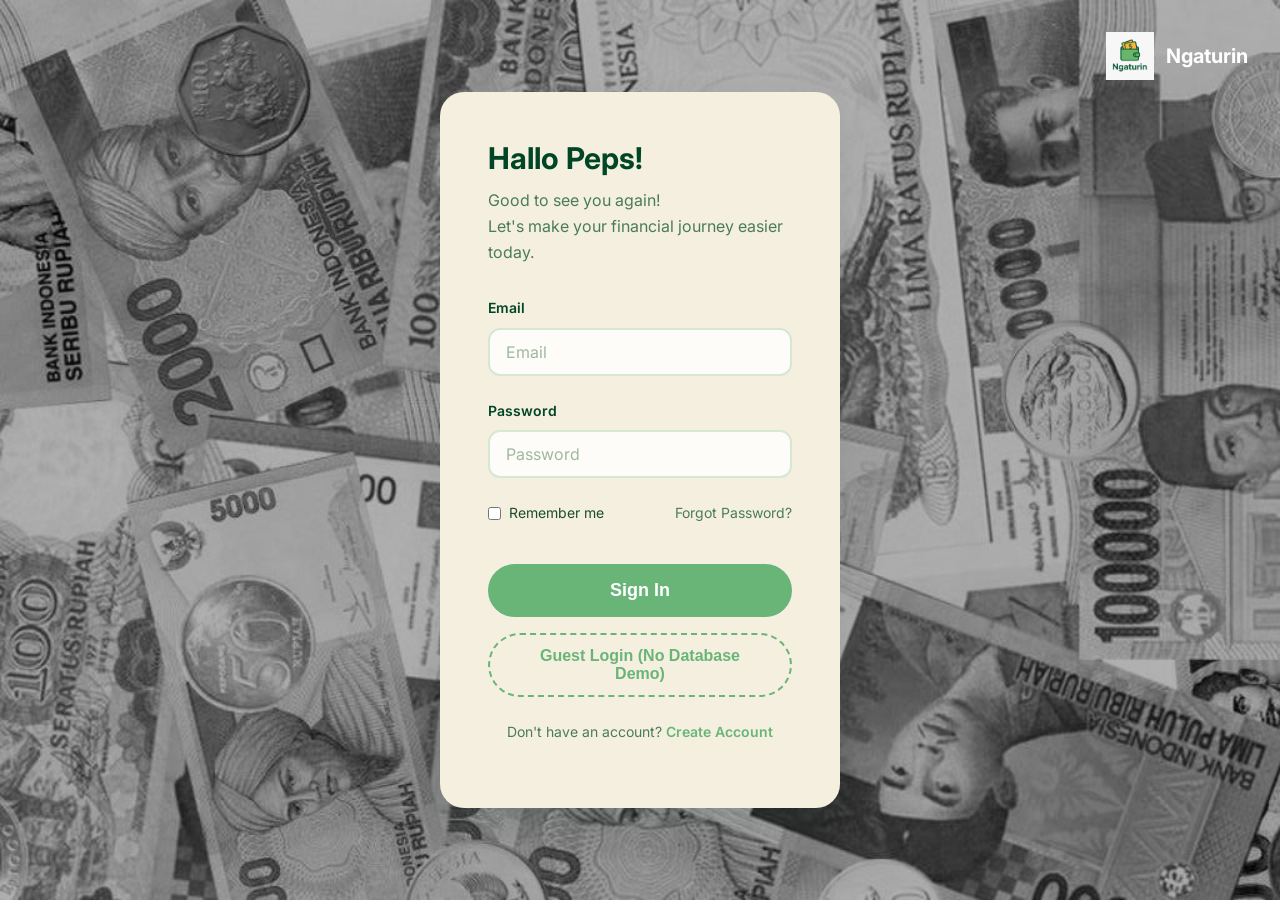
==== frontend/aicoach.html @ b4f4f228 "first commit" ====
<!DOCTYPE html>
<html lang="en">

<head>
    <meta charset="UTF-8">
    <meta name="viewport" content="width=device-width, initial-scale=1.0">
    <meta name="description" content="Chat with your AI Financial Coach">
    <title>AI Coach - Ngaturin</title>
    <link rel="stylesheet" href="style.css">
    <link rel="preconnect" href="https://fonts.googleapis.com">
    <link rel="preconnect" href="https://fonts.gstatic.com" crossorigin>
    <link
        href="https://fonts.googleapis.com/css2?family=Inter:wght@400;500;600;700&family=Poppins:wght@400;500;600;700&display=swap"
        rel="stylesheet">
    <style>
        .aicoach-page {
            min-height: 100vh;
            background-image: linear-gradient(135deg, #E8F4EA 0%, #F7F9F2 100%);
            padding-top: 100px;
            padding-bottom: var(--spacing-2xl);
        }

        .aicoach-header {
            text-align: center;
            margin-bottom: var(--spacing-2xl);
            display: flex;
            align-items: center;
            justify-content: center;
            gap: var(--spacing-xl);
        }

        .aicoach-header img {
            max-width: 200px;
        }

        .aicoach-intro {
            max-width: 500px;
        }

        .logo-top {
            position: absolute;
            top: var(--spacing-xl);
            left: var(--spacing-xl);
            display: flex;
            align-items: center;
            gap: var(--spacing-sm);
            color: var(--color-dark);
            font-weight: 700;
            font-size: var(--font-size-xl);
        }

        .logo-top img {
            width: 48px;
            height: 48px;
            border-radius: 50%;
        }
    </style>
</head>

<body>
    <div class="aicoach-page" style="position: relative; overflow-x: hidden;">
        <div class="logo-top">
            <img src="assets/Logo Ngaturin.jpg" alt="Ngaturin Logo">
            <span>Ngaturin</span>
        </div>

        <div class="back-btn" onclick="window.location.href='selection.html'">
            <svg xmlns="http://www.w3.org/2000/svg" viewBox="0 0 24 24">
                <path d="M20 11H7.83l5.59-5.59L12 4l-8 8 8 8 1.41-1.41L7.83 13H20v-2z" />
            </svg>
        </div>

        <!-- Centered Header -->
        <div class="text-center fade-in"
            style="max-width: 800px; margin: 0 auto 3rem auto; padding: 0 var(--spacing-lg);">
            <h1 style="color: var(--color-dark); margin-bottom: var(--spacing-md);">
                Say Hi to Your AI Coach!
            </h1>
            <p style="font-size: var(--font-size-lg); color: var(--color-text-light);">
                Your personal finance buddy is here! Ask anything about budgeting, saving, or managing your money and
                get answers instantly.
            </p>
        </div>

        <!-- Centered Content: Chat Left, Image Right -->
        <div class="container"
            style="max-width: 1300px; margin: 0 auto; display: flex; align-items: center; justify-content: center; min-height: 70vh;">
            <div
                style="display: flex; align-items: stretch; width: 100%; height: 750px; background: transparent; border-radius: var(--radius-xl); overflow: hidden;">

                <!-- Chat (Left) -->
                <div class="slide-up" style="flex: 1.5; display: flex; height: 100%;">
                    <div class="chat-container"
                        style="width: 100%; height: 100%; margin: 0; border-radius: var(--radius-xl) 0 0 var(--radius-xl); box-shadow: var(--shadow-lg); display: flex; overflow: hidden;">

                        <!-- History Sidebar -->
                        <div class="chat-sidebar"
                            style="width: 220px; background: #f8f9fa; border-right: 1px solid var(--color-border); display: flex; flex-direction: column; padding: var(--spacing-md);">
                            <button class="btn btn-primary w-full mb-md" onclick="startNewChat()"
                                style="border-radius: var(--radius-md); font-size: var(--font-size-sm);">
                                + New Chat
                            </button>
                            <div
                                style="font-size: var(--font-size-xs); color: var(--color-text-light); font-weight: 600; margin-bottom: var(--spacing-sm); text-transform: uppercase; letter-spacing: 0.5px;">
                                Recent Chats</div>
                            <div id="chatHistoryList"
                                style="flex: 1; overflow-y: auto; display: flex; flex-direction: column; gap: var(--spacing-xs);">
                                <!-- History items will be added here via JS -->
                            </div>
                        </div>

                        <!-- Main Chat Area -->
                        <div class="chat-main"
                            style="flex: 1; display: flex; flex-direction: column; height: 100%; background: white;">
                            <div class="chat-messages" id="chatMessages" style="flex: 1;">
                                <div class="chat-message bot">
                                    <div class="chat-bubble bot">
                                        Hello! 👋 I'm your AI Financial Coach. How can I help you manage your money
                                        better
                                        today?
                                    </div>
                                </div>
                            </div>

                            <div class="chat-input-container">
                                <input type="text" id="chatInput" class="form-input chat-input"
                                    placeholder="Ask me anything about finance..." onkeypress="handleKeyPress(event)">
                                <button class="btn btn-primary" onclick="sendMessage()">Send</button>
                            </div>
                        </div>
                    </div>
                </div>

                <!-- Image (Right) -->
                <div class="slide-in"
                    style="flex: 1; display: flex; justify-content: flex-start; height: 100%; position: relative;">
                    <!-- Image slightly overlapping or right next to chat -->
                    <img src="assets/AI Coach (AI Coach and Chat Bot) Page .png" alt="AI Robot"
                        style="height: 100%; width: 100%; object-fit: cover; object-position: left center; border-radius: 0 var(--radius-xl) var(--radius-xl) 0;">
                </div>
            </div>
        </div>
    </div>

    <script src="script.js"></script>
    <script src="aicoach.js"></script>
    <script>
        // Check if user is logged in
        if (!isLoggedIn()) {
            window.location.href = 'login.html';
        }

        // Load chat history on page load
        loadChatHistory();
    </script>
</body>

</html>
---- frontend/style.css ----
/* ========================================
   Ngaturin - Global Stylesheet
   Clean, modern financial management UI
   ======================================== */

/* ========== CSS Variables (Design Tokens) ========== */
:root {
  /* Colors */
  --color-primary: #69B578;
  --color-primary-dark: #5A9D66;
  --color-primary-light: #7FC58D;
  --color-dark: #004526;
  --color-text: #1A4D2E;
  --color-text-light: #4A7C59;
  --color-bg: #F7F9F2;
  --color-bg-alt: #FFFFFF;
  --color-card: #F5EFE0;
  --color-input-bg: #FDFCF8;
  --color-border: #D4E8D4;
  --color-shadow: rgba(0, 69, 38, 0.1);
  --color-overlay: rgba(0, 0, 0, 0.4);
  
  /* Typography */
  --font-primary: 'Inter', 'Poppins', -apple-system, BlinkMacSystemFont, 'Segoe UI', sans-serif;
  --font-size-xs: 0.75rem;    /* 12px */
  --font-size-sm: 0.875rem;   /* 14px */
  --font-size-base: 1rem;     /* 16px */
  --font-size-lg: 1.125rem;   /* 18px */
  --font-size-xl: 1.25rem;    /* 20px */
  --font-size-2xl: 1.5rem;    /* 24px */
  --font-size-3xl: 1.875rem;  /* 30px */
  --font-size-4xl: 2.25rem;   /* 36px */
  --font-size-5xl: 3rem;      /* 48px */
  
  /* Spacing */
  --spacing-xs: 0.5rem;    /* 8px */
  --spacing-sm: 0.75rem;   /* 12px */
  --spacing-md: 1rem;      /* 16px */
  --spacing-lg: 1.5rem;    /* 24px */
  --spacing-xl: 2rem;      /* 32px */
  --spacing-2xl: 3rem;     /* 48px */
  --spacing-3xl: 4rem;     /* 64px */
  
  /* Border Radius */
  --radius-sm: 8px;
  --radius-md: 12px;
  --radius-lg: 16px;
  --radius-xl: 24px;
  --radius-full: 9999px;
  
  /* Shadows */
  --shadow-sm: 0 2px 4px var(--color-shadow);
  --shadow-md: 0 4px 12px var(--color-shadow);
  --shadow-lg: 0 8px 24px var(--color-shadow);
  --shadow-xl: 0 12px 32px var(--color-shadow);
  
  /* Transitions */
  --transition-fast: 150ms ease;
  --transition-base: 250ms ease;
  --transition-slow: 400ms ease;
}

/* ========== Reset & Base Styles ========== */
* {
  margin: 0;
  padding: 0;
  box-sizing: border-box;
}

html {
  scroll-behavior: smooth;
  font-size: 16px;
}

body {
  font-family: var(--font-primary);
  background-color: var(--color-bg);
  color: var(--color-text);
  line-height: 1.6;
  overflow-x: hidden;
}

img {
  max-width: 100%;
  height: auto;
  display: block;
}

a {
  text-decoration: none;
  color: inherit;
  transition: color var(--transition-base);
}

a:hover {
  color: var(--color-primary);
}

/* ========== Typography ========== */
h1, h2, h3, h4, h5, h6 {
  color: var(--color-dark);
  font-weight: 700;
  line-height: 1.2;
  margin-bottom: var(--spacing-md);
}

h1 { font-size: var(--font-size-5xl); }
h2 { font-size: var(--font-size-4xl); }
h3 { font-size: var(--font-size-3xl); }
h4 { font-size: var(--font-size-2xl); }
h5 { font-size: var(--font-size-xl); }
h6 { font-size: var(--font-size-lg); }

p {
  margin-bottom: var(--spacing-md);
  color: var(--color-text-light);
}

/* ========== Navigation Bar ========== */
.navbar {
  position: fixed;
  top: 0;
  left: 0;
  right: 0;
  background: rgba(247, 249, 242, 0.95);
  backdrop-filter: blur(10px);
  padding: var(--spacing-md) var(--spacing-xl);
  display: flex;
  align-items: center;
  justify-content: space-between;
  box-shadow: var(--shadow-sm);
  z-index: 1000;
}

.navbar__brand {
  display: flex;
  align-items: center;
  gap: var(--spacing-sm);
  font-size: var(--font-size-2xl);
  font-weight: 700;
  color: var(--color-dark);
}

.navbar__logo {
  width: 48px;
  height: 48px;
  object-fit: contain;
}

.navbar__links {
  display: flex;
  gap: var(--spacing-xl);
  list-style: none;
}

.navbar__link {
  font-weight: 500;
  color: var(--color-text);
  transition: color var(--transition-base);
  cursor: pointer;
}

.navbar__link:hover,
.navbar__link.active {
  color: var(--color-primary);
}

/* ========== Buttons ========== */
.btn {
  display: inline-block;
  padding: var(--spacing-sm) var(--spacing-xl);
  font-size: var(--font-size-base);
  font-weight: 600;
  text-align: center;
  border: none;
  border-radius: var(--radius-full);
  cursor: pointer;
  transition: all var(--transition-base);
  text-decoration: none;
}

.btn-primary {
  background-color: var(--color-primary);
  color: white;
}

.btn-primary:hover {
  background-color: var(--color-primary-dark);
  color: white;
  transform: translateY(-2px);
  box-shadow: var(--shadow-md);
}

.btn-secondary {
  background-color: transparent;
  color: var(--color-primary);
  border: 2px solid var(--color-primary);
}

.btn-secondary:hover {
  background-color: var(--color-primary);
  color: white;
}

.btn-large {
  padding: var(--spacing-md) var(--spacing-2xl);
  font-size: var(--font-size-lg);
}
.btn-small {
  padding: 6px 14px;
  font-size: var(--font-size-sm);
}

/* ========== Cards ========== */
.card {
  background: var(--color-card);
  border-radius: var(--radius-lg);
  padding: var(--spacing-xl);
  box-shadow: var(--shadow-md);
  transition: transform var(--transition-base), box-shadow var(--transition-base);
}

.card:hover {
  transform: translateY(-4px);
  box-shadow: var(--shadow-lg);
}

.card-white {
  background: var(--color-bg-alt);
}

/* ========== Form Elements ========== */
.form-group {
  margin-bottom: var(--spacing-lg);
}

.form-label {
  display: block;
  margin-bottom: var(--spacing-xs);
  font-weight: 600;
  color: var(--color-dark);
  font-size: var(--font-size-sm);
}

.form-input {
  width: 100%;
  padding: var(--spacing-sm) var(--spacing-md);
  font-size: var(--font-size-base);
  font-family: var(--font-primary);
  background-color: var(--color-input-bg);
  border: 2px solid var(--color-border);
  border-radius: var(--radius-md);
  transition: all var(--transition-base);
}

.form-input:focus {
  outline: none;
  border-color: var(--color-primary);
  box-shadow: 0 0 0 3px rgba(105, 181, 120, 0.1);
}

.form-input::placeholder {
  color: #A0B8A0;
}

.form-checkbox {
  display: flex;
  align-items: center;
  gap: var(--spacing-xs);
  font-size: var(--font-size-sm);
}

/* ========== Container & Layout ========== */
.container {
  max-width: 1200px;
  margin: 0 auto;
  padding: 0 var(--spacing-xl);
}

.section {
  padding: var(--spacing-3xl) 0;
  min-height: 100vh;
  display: flex;
  align-items: center;
  justify-content: center;
}

.section-hero {
  padding-top: calc(80px + var(--spacing-2xl));
}

.grid {
  display: grid;
  gap: var(--spacing-xl);
}

.grid-2 {
  grid-template-columns: repeat(2, 1fr);
}

.grid-3 {
  grid-template-columns: repeat(3, 1fr);
}

.flex {
  display: flex;
  gap: var(--spacing-md);
}

.flex-center {
  display: flex;
  align-items: center;
  justify-content: center;
}

.flex-between {
  display: flex;
  align-items: center;
  justify-content: space-between;
}

/* ========== Chat Interface ========== */
.chat-container {
  display: flex;
  flex-direction: column;
  height: 600px;
  background: var(--color-bg-alt);
  border-radius: var(--radius-lg);
  overflow: hidden;
  box-shadow: var(--shadow-md);
}

.chat-messages {
  flex: 1;
  padding: var(--spacing-lg);
  overflow-y: auto;
  display: flex;
  flex-direction: column;
  gap: var(--spacing-md);
}

.chat-message {
  display: flex;
  gap: var(--spacing-sm);
  animation: slideIn 0.3s ease;
}

.chat-message.user {
  flex-direction: row-reverse;
}

.chat-bubble {
  max-width: 70%;
  padding: var(--spacing-md);
  border-radius: var(--radius-md);
  word-wrap: break-word;
}

.chat-bubble.bot {
  background-color: #E8F4EA;
  color: var(--color-text);
}

.chat-bubble.user {
  background-color: var(--color-primary);
  color: white;
}

.chat-input-container {
  padding: var(--spacing-md);
  border-top: 2px solid var(--color-border);
  display: flex;
  gap: var(--spacing-sm);
}

.chat-input {
  flex: 1;
}

/* ========== Progress Bar ========== */
.progress-bar {
  width: 100%;
  height: 24px;
  background-color: #E8F4EA;
  border-radius: var(--radius-full);
  overflow: hidden;
  position: relative;
}

.progress-fill {
  height: 100%;
  background: linear-gradient(90deg, var(--color-primary) 0%, var(--color-primary-light) 100%);
  border-radius: var(--radius-full);
  transition: width 0.8s ease;
  display: flex;
  align-items: center;
  justify-content: center;
  color: white;
  font-size: var(--font-size-xs);
  font-weight: 700;
  padding: 0 6px;
}

/* ========== FAQ Accordion ========== */
.faq-item {
  background: var(--color-bg-alt);
  border-radius: var(--radius-md);
  margin-bottom: var(--spacing-md);
  overflow: hidden;
  box-shadow: var(--shadow-sm);
}

.faq-question {
  padding: var(--spacing-lg);
  cursor: pointer;
  display: flex;
  justify-content: space-between;
  align-items: center;
  font-weight: 600;
  color: var(--color-dark);
  transition: background-color var(--transition-base);
}

.faq-question:hover {
  background-color: #F0F7F1;
}

.faq-answer {
  max-height: 0;
  padding: 0 var(--spacing-lg);
  overflow: hidden;
  transition: max-height var(--transition-slow), padding var(--transition-slow);
  color: var(--color-text-light);
}

.faq-item.active .faq-answer {
  max-height: 500px;
  padding: 0 var(--spacing-lg) var(--spacing-lg);
}

.faq-icon {
  transition: transform var(--transition-base);
}

.faq-item.active .faq-icon {
  transform: rotate(180deg);
}

/* ========== Back Button ========== */
.back-btn {
  position: fixed;
  top: 100px;
  left: var(--spacing-xl);
  width: 48px;
  height: 48px;
  background-color: var(--color-primary);
  border-radius: 50%;
  display: flex;
  align-items: center;
  justify-content: center;
  cursor: pointer;
  box-shadow: var(--shadow-md);
  transition: all var(--transition-base);
  z-index: 999;
}

.back-btn:hover {
  background-color: var(--color-primary-dark);
  transform: translateX(-4px);
}

.back-btn svg {
  fill: white;
  width: 24px;
  height: 24px;
}

/* ========== Statistics Display ========== */
.stat-item {
  display: flex;
  align-items: center;
  gap: var(--spacing-md);
  padding: var(--spacing-lg);
  background: var(--color-bg-alt);
  border-radius: var(--radius-md);
  box-shadow: var(--shadow-sm);
}

.stat-number {
  font-size: var(--font-size-3xl);
  font-weight: 700;
  color: var(--color-primary);
}

.stat-text {
  color: var(--color-text-light);
  font-size: var(--font-size-base);
}

/* ========== Animations ========== */
@keyframes fadeIn {
  from {
    opacity: 0;
  }
  to {
    opacity: 1;
  }
}

@keyframes slideIn {
  from {
    opacity: 0;
    transform: translateY(20px);
  }
  to {
    opacity: 1;
    transform: translateY(0);
  }
}

@keyframes slideUp {
  from {
    opacity: 0;
    transform: translateY(40px);
  }
  to {
    opacity: 1;
    transform: translateY(0);
  }
}

@keyframes bounce {
  0%, 100% {
    transform: translateY(0);
  }
  50% {
    transform: translateY(-10px);
  }
}

.fade-in {
  animation: fadeIn var(--transition-slow);
}

.slide-in {
  animation: slideIn var(--transition-slow);
}

.slide-up {
  animation: slideUp 0.6s ease;
}

/* ========== Modal (Add Savings) ========== */

.modal {
  position: fixed;
  top: 0;
  left: 0;
  width: 100%;
  height: 100%;

  background: var(--color-overlay);

  display: none;
  align-items: center;
  justify-content: center;

  z-index: 2000;
}

.modal-card {
  background: white;
  padding: var(--spacing-xl);
  border-radius: var(--radius-lg);
  width: 320px;
  text-align: center;
  box-shadow: var(--shadow-xl);

  animation: slideUp 0.3s ease;
}

.modal-card h3 {
  margin-bottom: var(--spacing-sm);
}

.modal-card input {
  margin-top: var(--spacing-sm);
}

.modal-actions {
  margin-top: var(--spacing-lg);
  display: flex;
  gap: var(--spacing-sm);
  justify-content: center;
}

/* ========== Responsive Design ========== */
@media (max-width: 768px) {
  :root {
    --font-size-5xl: 2rem;
    --font-size-4xl: 1.75rem;
    --font-size-3xl: 1.5rem;
  }
  
  .navbar {
    padding: var(--spacing-sm) var(--spacing-md);
  }
  
  .navbar__links {
    display: none; /* Mobile menu would need JS implementation */
  }
  
  .grid-2,
  .grid-3 {
    grid-template-columns: 1fr;
  }
  
  .section {
    min-height: auto;
    padding: var(--spacing-2xl) 0;
  }
  
  .chat-bubble {
    max-width: 85%;
  }
  
  .back-btn {
    left: var(--spacing-md);
  }
}

@media (max-width: 480px) {
  .container {
    padding: 0 var(--spacing-md);
  }
  
  .btn-large {
    padding: var(--spacing-sm) var(--spacing-lg);
    font-size: var(--font-size-base);
  }
}

/* ========== Utility Classes ========== */
.text-center { text-align: center; }
.text-right { text-align: right; }
.text-left { text-align: left; }

.mb-sm { margin-bottom: var(--spacing-sm); }
.mb-md { margin-bottom: var(--spacing-md); }
.mb-lg { margin-bottom: var(--spacing-lg); }
.mb-xl { margin-bottom: var(--spacing-xl); }

.mt-sm { margin-top: var(--spacing-sm); }
.mt-md { margin-top: var(--spacing-md); }
.mt-lg { margin-top: var(--spacing-lg); }
.mt-xl { margin-top: var(--spacing-xl); }

.w-full { width: 100%; }
.h-full { height: 100%; }

.hidden { display: none; }
.visible { display: block; }

.goal-item {
  background: var(--color-bg-alt);
  border-radius: var(--radius-lg);
  padding: var(--spacing-lg);
  box-shadow: var(--shadow-sm);
  display: grid;
  grid-template-columns: 1fr auto;
  gap: var(--spacing-md);
  align-items: center;

  transition: transform var(--transition-fast), box-shadow var(--transition-fast);
}

.goal-item:hover{
  transform: translateY(-2px);
  box-shadow: var(--shadow-md);
}

/*GOAL ACTION BUTTONS======================================== */

.goal-actions{
  display:flex;
  flex-direction:column;
  gap:8px;
  align-items:flex-end;
}

.goal-actions .btn{
  width:120px;
}

/*SAVINGS HISTORY======================================== */

.savings-history{
  margin-top:12px;
}

.savings-history h5{
  margin-bottom:4px;
}

.saving-item{
    display:flex;
    justify-content:space-between;
    padding:4px 0;
    font-size:14px;
    margin-top:4px;
    color:#2e7d32;
}

.saving-item:hover{
  background:#f1f7f2;
  border-radius:6px;
}

.saving-date{
    font-size:12px;
    color:#6b7280;
    margin-left:10px;
}

/* History Section */

.history-title{
  font-size:13px;
  margin-top:8px;
  margin-bottom:2px;
  color:#6b7280;
}

.saving-item{
  display:flex;
  justify-content:space-between;
  padding:4px 0;
  font-size:14px;
  color:#2e7d32;
}

.saving-item:hover{
  background:#f1f7f2;
  border-radius:6px;
}

.saving-date{
  font-size:12px;
  color:#6b7280;
}

.goal-complete{
  margin-top:6px;
  padding:6px 10px;
  background:#e6f7ec;
  color:#1b7f3b;
  font-weight:600;
  font-size:13px;
  border-radius:8px;
  display:inline-block;

  animation:bounce 1s ease;
}

.dashboard-summary{
  display:grid;
  grid-template-columns:repeat(3,1fr);
  gap:12px;
  margin-bottom:20px;
}

.summary-card{
  background:white;
  border-radius:12px;
  padding:14px;
  text-align:center;
  box-shadow:var(--shadow-sm);
}

.summary-number{
  font-size:20px;
  font-weight:700;
  color:var(--color-primary);
}

.summary-label{
  font-size:12px;
  color:#6b7280;
}

.input-error{
    color:#e53935;
    font-size:13px;
    margin-top:6px;
    min-height:18px;
}
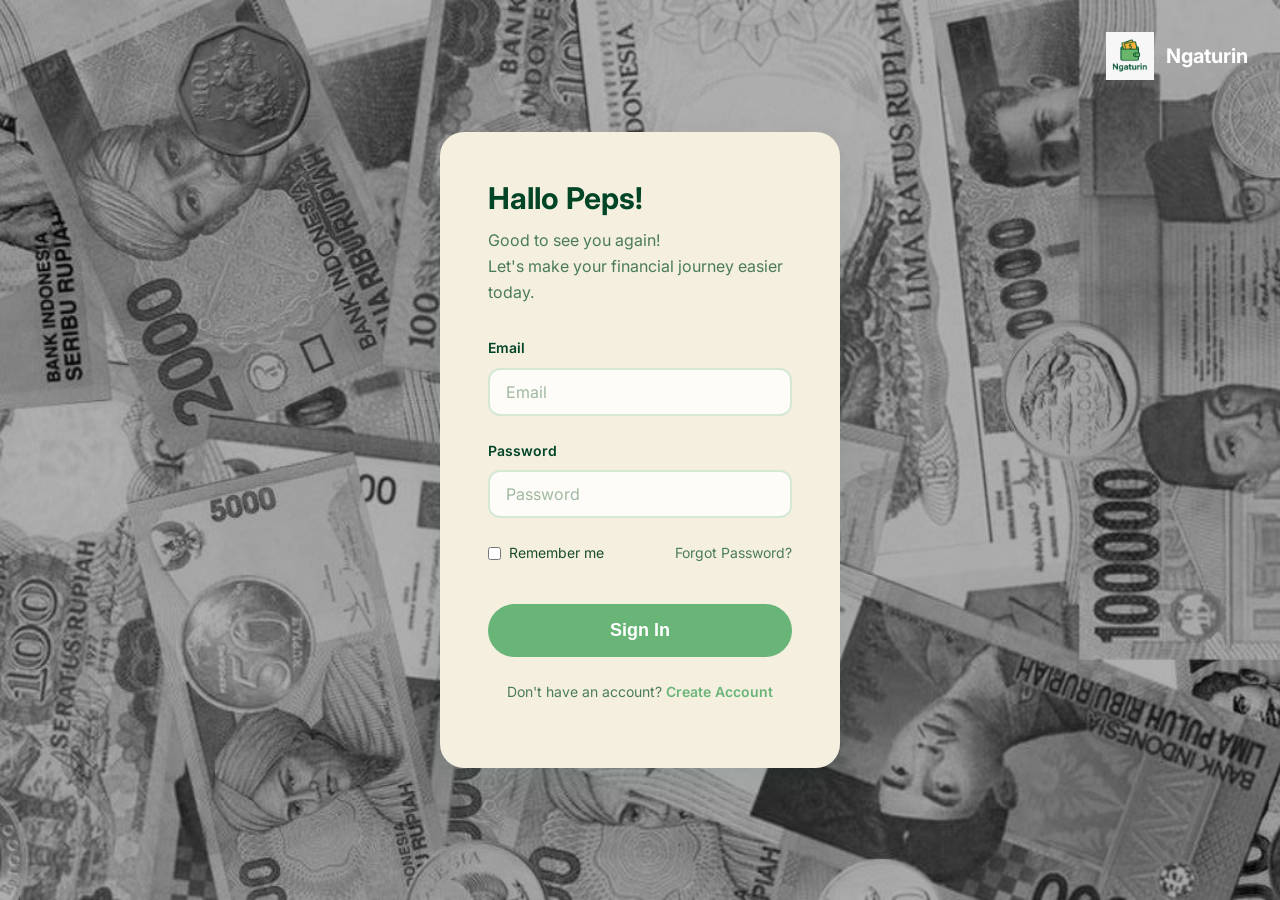
==== commit c4d51608: "fix 2 aicoach chatbox" ====
--- a/frontend/aicoach.html
+++ b/frontend/aicoach.html
@@ -12,6 +12,7 @@
     <link
         href="https://fonts.googleapis.com/css2?family=Inter:wght@400;500;600;700&family=Poppins:wght@400;500;600;700&display=swap"
         rel="stylesheet">
+    <link rel="stylesheet" href="https://cdn.jsdelivr.net/npm/bootstrap-icons@1.11.3/font/bootstrap-icons.min.css">
     <style>
         .aicoach-page {
             min-height: 100vh;
@@ -74,7 +75,7 @@
         <div class="text-center fade-in"
             style="max-width: 800px; margin: 0 auto 3rem auto; padding: 0 var(--spacing-lg);">
             <h1 style="color: var(--color-dark); margin-bottom: var(--spacing-md);">
-                Say Hi to Your AI Coach!
+                <i class="bi bi-robot" style="color: var(--color-primary); margin-right: 8px;"></i>Say Hi to Your AI Coach!
             </h1>
             <p style="font-size: var(--font-size-lg); color: var(--color-text-light);">
                 Your personal finance buddy is here! Ask anything about budgeting, saving, or managing your money and
@@ -111,12 +112,11 @@
 
                         <!-- Main Chat Area -->
                         <div class="chat-main"
-                            style="flex: 1; display: flex; flex-direction: column; height: 100%; background: white;">
-                            <div class="chat-messages" id="chatMessages" style="flex: 1;">
+                            style="flex: 1; display: flex; flex-direction: column; height: 100%; background: white; min-height: 0;">
+                            <div class="chat-messages" id="chatMessages" style="flex: 1; overflow-y: auto; padding-bottom: 20px;">
                                 <div class="chat-message bot">
                                     <div class="chat-bubble bot">
-                                        Hello! 👋 I'm your AI Financial Coach. How can I help you manage your money
-                                        better
+                                        Hello! <i class="bi bi-hand-wave" style="color:var(--color-primary);"></i> I'm your AI Financial Coach. How can I help you manage your money better
                                         today?
                                     </div>
                                 </div>
--- a/frontend/style.css
+++ b/frontend/style.css
@@ -331,12 +331,14 @@
 }
 
 .chat-messages {
-  flex: 1;
-  padding: var(--spacing-lg);
-  overflow-y: auto;
-  display: flex;
-  flex-direction: column;
-  gap: var(--spacing-md);
+    flex: 1; /* Memastikan kotak chat mengisi ruang kosong yang tersedia */
+    overflow-y: auto; /* MEMUNCULKAN SCROLLBAR vertikal jika teks terlalu panjang */
+    min-height: 0;
+    padding: 20px;
+    padding-bottom: 80px; /* Jarak ekstra di bawah agar chat terakhir tidak tertutup kolom ketik */
+    
+    /* Opsional: Membuat scrollbar terlihat lebih rapi di Chrome/Edge */
+    scrollbar-width: thin; 
 }
 
 .chat-message {
